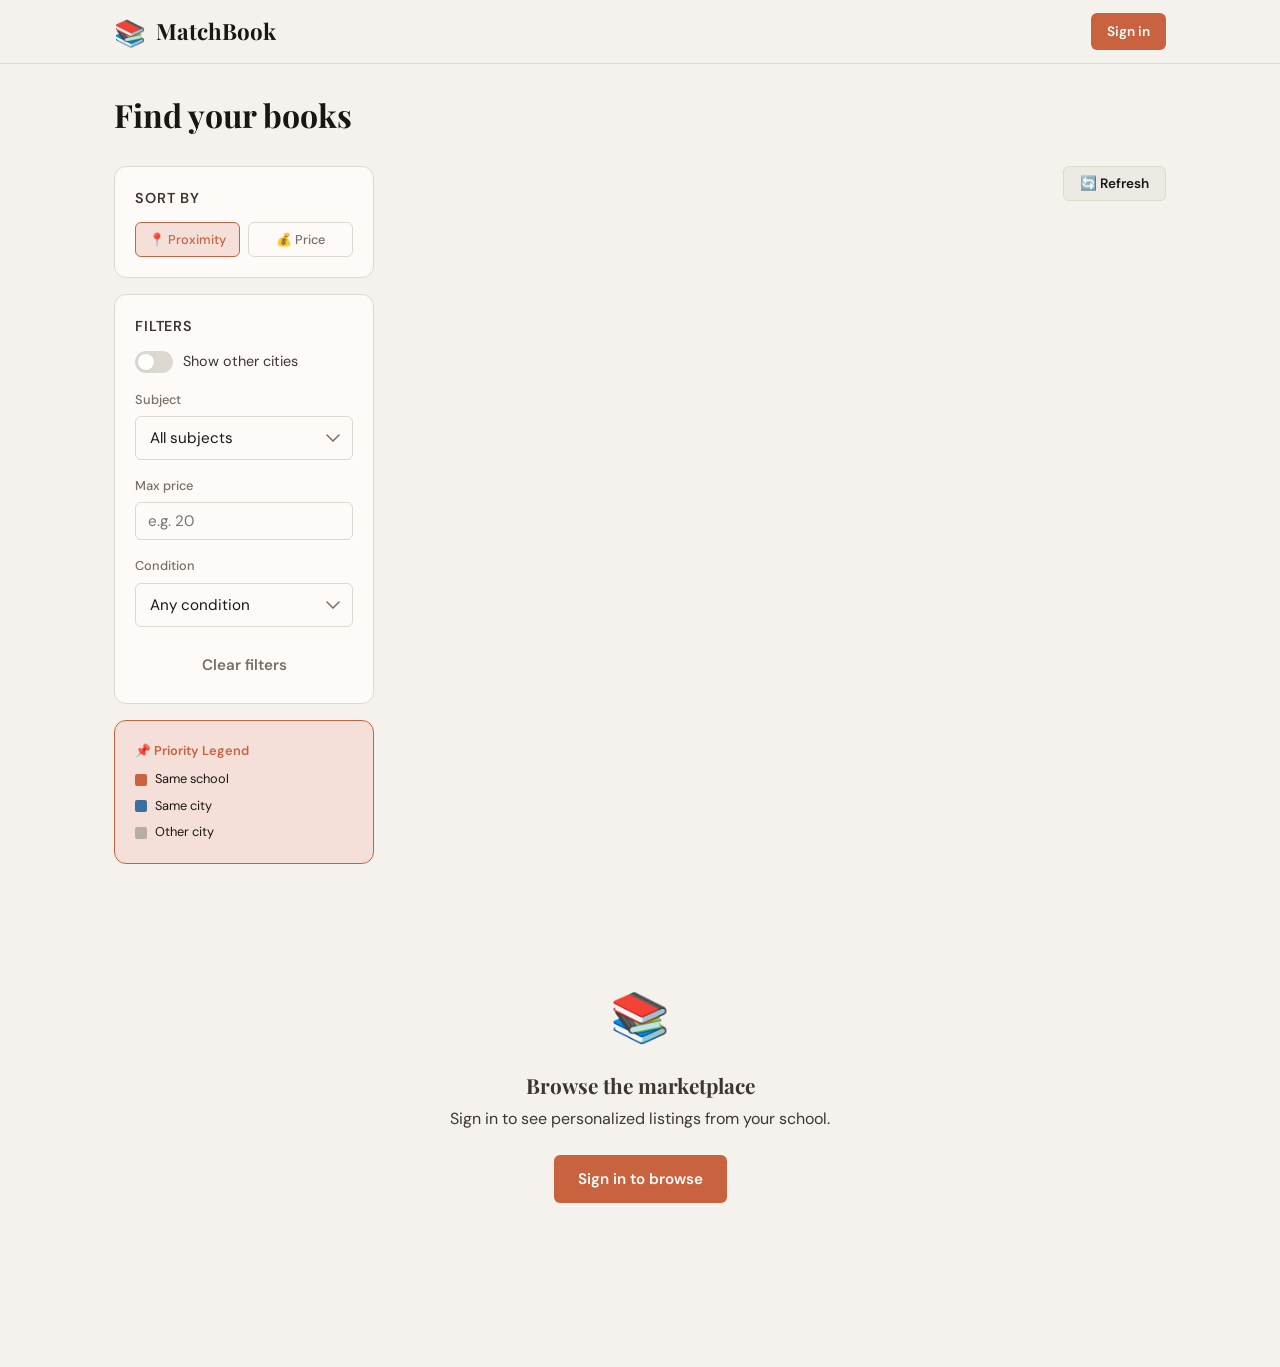
==== announcements.html @ 71a26b34 "matchbook" ====
<!DOCTYPE html>
<html lang="en">
<head>
  <meta charset="UTF-8">
  <meta name="viewport" content="width=device-width, initial-scale=1.0">
  <title>MatchBook — Browse Listings</title>
  <link rel="stylesheet" href="style.css">
</head>
<body>
<nav class="mb-nav"></nav>

<main class="page-body">
<div class="container">

  <!-- BUYER VIEW -->
  <div id="buyerView">
    <div class="page-header">
      <h1>Find your books</h1>
      <p id="schoolContext"></p>
    </div>

    <div class="announcements-layout">
      <!-- SIDEBAR -->
      <aside class="sidebar">
        <div class="sidebar-card">
          <div class="sidebar-title">Sort by</div>
          <div class="sort-btns">
            <button class="sort-btn active" id="sortProximity" onclick="setSort('proximity')">📍 Proximity</button>
            <button class="sort-btn" id="sortPrice" onclick="setSort('price')">💰 Price</button>
          </div>
        </div>
        <div class="sidebar-card">
          <div class="sidebar-title">Filters</div>
          <div class="filter-group">
            <label class="toggle-switch">
              <input class="toggle-input" type="checkbox" id="toggleOtherCities" onchange="renderListings()">
              <span class="toggle-track"></span>
              Show other cities
            </label>
          </div>
          <div class="filter-group">
            <label class="filter-label">Subject</label>
            <select class="form-select" id="filterSubject" onchange="renderListings()">
              <option value="">All subjects</option>
            </select>
          </div>
          <div class="filter-group">
            <label class="filter-label">Max price</label>
            <input class="form-input" type="number" id="filterMaxPrice" placeholder="e.g. 20" min="0" onchange="renderListings()" style="padding:8px 12px;">
          </div>
          <div class="filter-group">
            <label class="filter-label">Condition</label>
            <select class="form-select" id="filterCondition" onchange="renderListings()">
              <option value="">Any condition</option>
              <option value="new">New</option>
              <option value="like_new">Like New</option>
              <option value="good">Good</option>
              <option value="fair">Fair</option>
            </select>
          </div>
          <button class="btn btn-ghost btn-full" onclick="clearFilters()" style="margin-top:4px;">Clear filters</button>
        </div>
        <div class="sidebar-card" style="background:var(--accent-light);border-color:var(--accent);">
          <div style="font-size:.8rem;font-weight:600;color:var(--accent);margin-bottom:8px;">📌 Priority Legend</div>
          <div style="display:flex;flex-direction:column;gap:6px;font-size:.8rem;">
            <div style="display:flex;align-items:center;gap:8px;"><span style="width:12px;height:12px;border-radius:2px;background:var(--accent);display:inline-block;"></span> Same school</div>
            <div style="display:flex;align-items:center;gap:8px;"><span style="width:12px;height:12px;border-radius:2px;background:var(--blue);display:inline-block;"></span> Same city</div>
            <div style="display:flex;align-items:center;gap:8px;"><span style="width:12px;height:12px;border-radius:2px;background:var(--border-dark);display:inline-block;"></span> Other city</div>
          </div>
        </div>
      </aside>

      <!-- LISTINGS -->
      <section class="listings-main">
        <div class="listings-header">
          <span class="listings-count" id="listingsCount"></span>
          <button class="btn btn-secondary btn-sm" onclick="renderListings()">🔄 Refresh</button>
        </div>
        <div class="grid-3" id="listingsGrid"></div>
      </section>
    </div>
  </div>

  <!-- SELLER VIEW -->
  <div id="sellerView" style="display:none;">
    <div class="page-header">
      <h1>Your listings</h1>
      <p>Manage your listings and post new books for sale.</p>
    </div>

    <div style="display:grid;grid-template-columns:1fr 340px;gap:32px;align-items:start;">
      <!-- Listings -->
      <div>
        <div id="sellerListings"></div>
      </div>
      <!-- Post new -->
      <div class="sidebar-card seller-form-wrap" style="max-width:100%;position:sticky;top:calc(var(--nav-h) + 24px);">
        <div style="font-weight:600;margin-bottom:16px;font-family:var(--font-display);">Post a new listing</div>
        <div class="form-group">
          <label class="form-label">Book</label>
          <select class="form-select" id="sellBook" onchange="onBookSelect()">
            <option value="">Choose a book…</option>
          </select>
        </div>
        <div class="form-row">
          <div class="form-group">
            <label class="form-label">Price (€)</label>
            <input class="form-input" type="number" id="sellPrice" placeholder="15.00" min="1" step="0.50">
          </div>
          <div class="form-group">
            <label class="form-label">Condition</label>
            <select class="form-select" id="sellCondition">
              <option value="new">New</option>
              <option value="like_new">Like New</option>
              <option value="good" selected>Good</option>
              <option value="fair">Fair</option>
            </select>
          </div>
        </div>
        <div class="form-group">
          <label class="form-label">Description (optional)</label>
          <textarea class="form-textarea" id="sellDescription" placeholder="Any notes about the book's condition…" style="min-height:70px;"></textarea>
        </div>
        <div id="sellError" class="form-error" style="margin-bottom:8px;"></div>
        <button class="btn btn-primary btn-full" onclick="handlePost()">Post listing</button>
      </div>
    </div>
  </div>

  <!-- NOT LOGGED IN -->
  <div id="guestView" style="display:none;">
    <div class="empty-state" style="padding:100px 24px;">
      <div class="empty-icon">📚</div>
      <h3>Browse the marketplace</h3>
      <p style="margin-bottom:24px;">Sign in to see personalized listings from your school.</p>
      <a href="auth.html" class="btn btn-primary">Sign in to browse</a>
    </div>
  </div>

</div>
</main>

<!-- LISTING DETAIL MODAL -->
<div class="modal-overlay" id="listingModal">
  <div class="modal" style="max-width:560px;" id="listingModalContent">
    <button class="modal-close" data-close-modal="listingModal" onclick="closeModal('listingModal')">✕</button>
    <div id="listingModalBody"></div>
  </div>
</div>

<script src="db.js"></script>
<script src="app.js"></script>
<script>
let currentUser = null;
let currentSort = 'proximity';

document.addEventListener('DOMContentLoaded', () => {
  currentUser = DB.currentUser();

  if (!currentUser) {
    document.getElementById('guestView').style.display = 'block';
    return;
  }

  if (currentUser.role === 'buyer') {
    document.getElementById('buyerView').style.display = 'block';
    const school = getSchoolById(currentUser.schoolId);
    document.getElementById('schoolContext').textContent =
      school ? `Showing books matched to your school: ${school.name}, ${school.city}` : '';
    populateSubjectFilter();
    renderListings();
  } else {
    document.getElementById('sellerView').style.display = 'block';
    buildBookSelect();
    renderSellerListings();
  }
});

// ── BUYER ──────────────────────────────────────────────────────────────────────

function setSort(s) {
  currentSort = s;
  document.getElementById('sortProximity').classList.toggle('active', s === 'proximity');
  document.getElementById('sortPrice').classList.toggle('active', s === 'price');
  renderListings();
}

function populateSubjectFilter() {
  const listings = DB.getListings();
  const subjects = [...new Set(listings.map(l => l.subject).filter(Boolean))].sort();
  const sel = document.getElementById('filterSubject');
  subjects.forEach(s => {
    const o = document.createElement('option');
    o.value = s; o.textContent = s;
    sel.appendChild(o);
  });
}

function clearFilters() {
  document.getElementById('filterSubject').value = '';
  document.getElementById('filterMaxPrice').value = '';
  document.getElementById('filterCondition').value = '';
  document.getElementById('toggleOtherCities').checked = false;
  renderListings();
}

function renderListings() {
  const grid = document.getElementById('listingsGrid');
  const showOther = document.getElementById('toggleOtherCities').checked;
  const subjectFilter = document.getElementById('filterSubject').value;
  const maxPrice = parseFloat(document.getElementById('filterMaxPrice').value) || Infinity;
  const condFilter = document.getElementById('filterCondition').value;

  let listings = showOther
    ? DB.toggleOtherCities(currentUser.schoolId, currentSort)
    : DB.getMatchedListings(currentUser.schoolId, currentSort);

  if (subjectFilter) listings = listings.filter(l => l.subject === subjectFilter);
  if (maxPrice < Infinity) listings = listings.filter(l => l.price <= maxPrice);
  if (condFilter) listings = listings.filter(l => l.condition === condFilter);

  document.getElementById('listingsCount').textContent = `${listings.length} listing${listings.length !== 1 ? 's' : ''} found`;

  if (listings.length === 0) {
    grid.innerHTML = `
      <div class="empty-state" style="grid-column:1/-1;padding:60px 24px;">
        <div class="empty-icon">🔍</div>
        <h3>No listings found</h3>
        <p>Try adjusting your filters or enable other cities.</p>
      </div>`;
    return;
  }

  const BOOK_ICONS = { 'Mathematics': '🔢', 'Italian Literature': '📖', 'Physics': '⚡', 'Biology': '🧬', 'Chemistry': '⚗️', 'History': '🏛️', 'Latin': '🏺', 'English': '🌐', 'Philosophy': '💭', 'Art History': '🎨', 'Economics': '📊', 'Computer Science': '💻' };

  grid.innerHTML = listings.map(l => {
    const seller = DB.getUserById(l.sellerId);
    const pClass = l._priority === 1 ? 'same-school' : l._priority === 2 ? 'same-city' : '';
    const pLabel = l._priority === 1 ? `<span class="priority-label p1">📍 Your school</span>` :
                   l._priority === 2 ? `<span class="priority-label p2">🏙️ Your city</span>` :
                   `<span class="priority-label p3">🗺️ ${l._sellerSchool?.city || 'Other'}</span>`;
    const icon = BOOK_ICONS[l.subject] || '📚';
    return `
      <div class="listing-card ${pClass} animate-in" onclick="openListingDetail('${l.id}')">
        <div class="listing-card-cover">
          <span>${icon}</span>
          <div class="listing-card-priority">${pLabel}</div>
        </div>
        <div class="listing-card-body">
          <div class="listing-card-title">${escHtml(l.bookTitle)}</div>
          <div class="listing-card-author">${escHtml(l.bookAuthor || '')}</div>
          <div style="margin-top:4px;">${conditionBadge(l.condition)}</div>
        </div>
        <div class="listing-card-footer">
          <div class="listing-price">${formatPrice(l.price)}</div>
          <div class="listing-school">🏫 ${escHtml(l._sellerSchool?.name?.split(' ').slice(-2).join(' ') || '')}</div>
        </div>
      </div>`;
  }).join('');
}

function openListingDetail(id) {
  const l = DB.getListingById(id);
  if (!l) return;
  const seller = DB.getUserById(l.sellerId);
  const school = getSchoolById(l.schoolId);
  const deposit = (l.price * 0.30).toFixed(2);
  const remainder = (l.price * 0.70).toFixed(2);

  const body = document.getElementById('listingModalBody');
  body.innerHTML = `
    <h3 class="modal-title">${escHtml(l.bookTitle)}</h3>
    <div class="listing-detail">
      <div class="listing-detail-cover" style="font-size:4rem;">📚</div>
      <div class="listing-detail-info">
        <div class="info-row">
          <span class="info-label">Author</span>
          <span class="info-value">${escHtml(l.bookAuthor || '—')}</span>
        </div>
        <div class="info-row">
          <span class="info-label">Subject</span>
          <span class="info-value">${escHtml(l.subject || '—')}</span>
        </div>
        <div class="info-row">
          <span class="info-label">Condition</span>
          <span class="info-value">${conditionBadge(l.condition)}</span>
        </div>
        <div class="info-row">
          <span class="info-label">Seller</span>
          <span class="info-value">${escHtml(seller?.name || 'Unknown')}</span>
        </div>
        <div class="info-row">
          <span class="info-label">School</span>
          <span class="info-value">${escHtml(school?.name || '—')}</span>
        </div>
        ${l.description ? `<div class="info-row"><span class="info-label">Notes</span><span class="info-value">${escHtml(l.description)}</span></div>` : ''}
      </div>
    </div>
    <div class="price-breakdown">
      <div class="price-row"><span>Book price</span><span>${formatPrice(l.price)}</span></div>
      <div class="price-row"><span>Deposit (30% — paid online)</span><span style="color:var(--accent);">€${deposit}</span></div>
      <div class="price-row"><span>Remainder (70% — paid in person)</span><span>€${remainder}</span></div>
      <div class="price-row total"><span>Total</span><span>${formatPrice(l.price)}</span></div>
    </div>
    <div style="display:flex;gap:10px;margin-top:16px;flex-wrap:wrap;">
      <button class="btn btn-primary" onclick="initiateTransaction('${l.id}','${l.sellerId}')">🔒 Reserve — Pay €${deposit} deposit</button>
      <button class="btn btn-secondary" onclick="openChat('${l.sellerId}','${l.id}')">💬 Message seller</button>
    </div>
  `;
  openModal('listingModal');
}

function initiateTransaction(listingId, sellerId) {
  if (!currentUser) return;
  const listing = DB.getListingById(listingId);
  if (!listing) return;
  if (listing.status !== 'active') { toast('This listing is no longer available', 'warning'); return; }
  if (listing.sellerId === currentUser.id) { toast("You can't buy your own listing", 'error'); return; }

  const txn = DB.createTransaction(currentUser.id, sellerId, listingId);
  if (!txn) { toast('Could not create transaction', 'error'); return; }

  closeModal('listingModal');
  toast('Transaction created! Go to Transactions to pay your deposit.', 'success', 4000);
  setTimeout(() => { location.href = 'transactions.html'; }, 1500);
}

function openChat(sellerId, listingId) {
  const conv = DB.createConversation(currentUser.id, sellerId, listingId);
  closeModal('listingModal');
  location.href = 'chat.html?conv=' + conv.id;
}

// ── SELLER ─────────────────────────────────────────────────────────────────────

function buildBookSelect() {
  const sel = document.getElementById('sellBook');
  sel.innerHTML = '<option value="">Choose a book…</option>';
  BOOKS_DB.forEach(b => {
    const o = document.createElement('option');
    o.value = b.isbn;
    o.dataset.title = b.title;
    o.dataset.author = b.author;
    o.dataset.subject = b.subject;
    o.textContent = b.title;
    sel.appendChild(o);
  });
}

function onBookSelect() {}

function handlePost() {
  const isbn = document.getElementById('sellBook').value;
  const price = document.getElementById('sellPrice').value;
  const condition = document.getElementById('sellCondition').value;
  const description = document.getElementById('sellDescription').value.trim();
  const errEl = document.getElementById('sellError');
  errEl.textContent = '';

  if (!isbn || !price) { errEl.textContent = 'Please select a book and set a price.'; return; }
  if (parseFloat(price) <= 0) { errEl.textContent = 'Price must be positive.'; return; }

  const sel = document.getElementById('sellBook');
  const opt = sel.querySelector(`option[value="${isbn}"]`);

  DB.createListing({
    sellerId: currentUser.id,
    schoolId: currentUser.schoolId,
    isbn,
    bookTitle: opt.dataset.title,
    bookAuthor: opt.dataset.author,
    subject: opt.dataset.subject,
    condition, price: parseFloat(price), description,
  });

  // Reset form
  document.getElementById('sellBook').value = '';
  document.getElementById('sellPrice').value = '';
  document.getElementById('sellCondition').value = 'good';
  document.getElementById('sellDescription').value = '';

  toast('Listing posted! ✅', 'success');
  renderSellerListings();
}

function renderSellerListings() {
  const container = document.getElementById('sellerListings');
  const listings = DB.getListings().filter(l => l.sellerId === currentUser.id);

  if (listings.length === 0) {
    container.innerHTML = `
      <div class="empty-state">
        <div class="empty-icon">📦</div>
        <h3>No listings yet</h3>
        <p>Post your first book using the form →</p>
      </div>`;
    return;
  }

  container.innerHTML = listings.map(l => `
    <div class="txn-card animate-in">
      <div class="txn-header">
        <div>
          <div class="txn-title">${escHtml(l.bookTitle)}</div>
          <div class="txn-id">${l.isbn}</div>
        </div>
        <div style="display:flex;align-items:center;gap:8px;">
          ${conditionBadge(l.condition)}
          ${l.status === 'active' ? '<span class="badge badge-success">Active</span>' : l.status === 'reserved' ? '<span class="badge badge-warning">Reserved</span>' : '<span class="badge badge-muted">Sold</span>'}
        </div>
      </div>
      <div style="display:flex;justify-content:space-between;align-items:center;">
        <div style="font-family:var(--font-display);font-size:1.2rem;color:var(--accent);font-weight:700;">${formatPrice(l.price)}</div>
        <div style="font-size:.8rem;color:var(--ink-3);">Posted ${formatDate(l.createdAt)}</div>
      </div>
      ${l.description ? `<div class="text-muted text-sm" style="margin-top:8px;">${escHtml(l.description)}</div>` : ''}
      ${l.status === 'active' ? `<div style="margin-top:12px;"><button class="btn btn-ghost btn-sm" style="color:var(--red);" onclick="deleteListing('${l.id}')">Remove listing</button></div>` : ''}
    </div>
  `).join('');
}

function deleteListing(id) {
  if (!confirm('Remove this listing?')) return;
  DB.updateListing(id, { status: 'sold' });
  toast('Listing removed', 'info');
  renderSellerListings();
}

function escHtml(s) {
  return String(s).replace(/&/g,'&amp;').replace(/</g,'&lt;').replace(/>/g,'&gt;').replace(/"/g,'&quot;');
}
</script>
</body>
</html>
---- style.css ----
/* MatchBook — style.css */
/* Premium, modern aesthetic: warm off-white, deep ink, terracotta accent */

@import url('https://fonts.googleapis.com/css2?family=Playfair+Display:wght@600;700&family=DM+Sans:wght@300;400;500;600&family=DM+Mono:wght@400;500&display=swap');

/* ─── TOKENS ────────────────────────────────────────────────────────────────── */
:root {
  --bg:          #F5F2EE;
  --bg-alt:      #EDE9E3;
  --bg-card:     #FDFAF7;
  --ink:         #1A1612;
  --ink-2:       #3D3530;
  --ink-3:       #7A6E66;
  --ink-4:       #B5ADA6;
  --accent:      #C9623F;
  --accent-hover:#B54E2D;
  --accent-light:#F5E0D9;
  --blue:        #3B6FA0;
  --blue-light:  #D9E8F5;
  --green:       #4A8C5C;
  --green-light: #D6EDDE;
  --gold:        #C08A2A;
  --gold-light:  #F5E8C8;
  --red:         #C03030;
  --red-light:   #F5D6D6;
  --border:      #DDD8D0;
  --border-dark: #B5ADA6;
  --radius-sm:   6px;
  --radius:      12px;
  --radius-lg:   20px;
  --shadow-sm:   0 1px 4px rgba(26,22,18,.06);
  --shadow:      0 4px 16px rgba(26,22,18,.10);
  --shadow-lg:   0 12px 40px rgba(26,22,18,.15);
  --font-display:'Playfair Display', Georgia, serif;
  --font-body:   'DM Sans', system-ui, sans-serif;
  --font-mono:   'DM Mono', monospace;
  --nav-h:       64px;
  --transition:  .2s cubic-bezier(.4,0,.2,1);
}

/* ─── RESET ─────────────────────────────────────────────────────────────────── */
*, *::before, *::after { box-sizing: border-box; margin: 0; padding: 0; }
html { font-size: 16px; scroll-behavior: smooth; }
body {
  font-family: var(--font-body);
  background: var(--bg);
  color: var(--ink);
  line-height: 1.6;
  min-height: 100vh;
  -webkit-font-smoothing: antialiased;
}
a { color: inherit; text-decoration: none; }
button { cursor: pointer; font-family: inherit; }
input, select, textarea { font-family: inherit; }
img { max-width: 100%; display: block; }

/* ─── TYPOGRAPHY ────────────────────────────────────────────────────────────── */
h1, h2, h3, h4, h5 { font-family: var(--font-display); line-height: 1.2; color: var(--ink); }
h1 { font-size: clamp(2rem, 5vw, 3.5rem); }
h2 { font-size: clamp(1.5rem, 3vw, 2.2rem); }
h3 { font-size: 1.3rem; }
h4 { font-size: 1.1rem; }
p { color: var(--ink-2); }
.text-muted { color: var(--ink-3); font-size: .9rem; }
.text-sm { font-size: .875rem; }
.text-xs { font-size: .75rem; }
.font-mono { font-family: var(--font-mono); }

/* ─── LAYOUT ────────────────────────────────────────────────────────────────── */
.container { max-width: 1100px; margin: 0 auto; padding: 0 24px; }
.page-body { padding-top: calc(var(--nav-h) + 32px); padding-bottom: 64px; }
.section { margin-bottom: 48px; }
.grid-2 { display: grid; grid-template-columns: repeat(auto-fill, minmax(320px, 1fr)); gap: 24px; }
.grid-3 { display: grid; grid-template-columns: repeat(auto-fill, minmax(260px, 1fr)); gap: 20px; }
.flex { display: flex; }
.flex-col { flex-direction: column; }
.items-center { align-items: center; }
.justify-between { justify-content: space-between; }
.gap-2 { gap: 8px; }
.gap-3 { gap: 12px; }
.gap-4 { gap: 16px; }

/* ─── NAV ───────────────────────────────────────────────────────────────────── */
.mb-nav {
  position: fixed; top: 0; left: 0; right: 0; z-index: 100;
  height: var(--nav-h);
  background: rgba(245,242,238,.92);
  backdrop-filter: blur(14px);
  border-bottom: 1px solid var(--border);
}
.nav-inner {
  max-width: 1100px; margin: 0 auto; padding: 0 24px;
  height: 100%; display: flex; align-items: center; gap: 32px;
}
.nav-logo {
  display: flex; align-items: center; gap: 10px;
  font-family: var(--font-display); font-size: 1.4rem; font-weight: 700; color: var(--ink);
}
.logo-icon { font-size: 1.6rem; }
.nav-links { display: flex; gap: 4px; flex: 1; }
.nav-link {
  padding: 6px 14px; border-radius: var(--radius-sm);
  font-size: .9rem; font-weight: 500; color: var(--ink-3);
  transition: var(--transition);
}
.nav-link:hover, .nav-link.active { color: var(--ink); background: var(--bg-alt); }
.nav-right { display: flex; align-items: center; gap: 12px; margin-left: auto; }
.nav-user { display: flex; align-items: center; gap: 10px; position: relative; cursor: pointer; padding: 6px 12px; border-radius: var(--radius-sm); transition: var(--transition); user-select: none; }
.nav-user:hover { background: var(--bg-alt); }
.nav-avatar {
  width: 34px; height: 34px; border-radius: 50%;
  background: var(--accent); color: #fff;
  display: flex; align-items: center; justify-content: center;
  font-weight: 600; font-size: .9rem;
}
.nav-user-info { display: flex; flex-direction: column; line-height: 1.2; }
.nav-username { font-weight: 500; font-size: .9rem; }
.nav-role { font-size: .7rem; font-weight: 600; text-transform: uppercase; letter-spacing: .06em; padding: 1px 6px; border-radius: 4px; }
.nav-role.buyer { background: var(--blue-light); color: var(--blue); }
.nav-role.seller { background: var(--gold-light); color: var(--gold); }
.nav-dropdown {
  display: none; position: absolute; top: calc(100% + 8px); right: 0;
  background: var(--bg-card); border: 1px solid var(--border);
  border-radius: var(--radius); padding: 12px; min-width: 200px;
  box-shadow: var(--shadow-lg);
}
.nav-dropdown.open { display: block; animation: fadeSlideDown .15s ease; }
.dropdown-school { font-size: .8rem; color: var(--ink-3); margin-bottom: 4px; }
.dropdown-balance { font-family: var(--font-mono); font-size: .9rem; font-weight: 500; color: var(--green); }
.nav-dropdown hr { border: none; border-top: 1px solid var(--border); margin: 8px 0; }
.dropdown-btn { width: 100%; background: none; border: none; text-align: left; padding: 6px 0; font-size: .9rem; color: var(--red); font-weight: 500; }
.dropdown-btn:hover { color: var(--accent); }

/* ─── BUTTONS ───────────────────────────────────────────────────────────────── */
.btn {
  display: inline-flex; align-items: center; justify-content: center; gap: 8px;
  padding: 12px 24px; border-radius: var(--radius-sm); border: none;
  font-weight: 600; font-size: .95rem; transition: var(--transition);
  white-space: nowrap; cursor: pointer;
}
.btn-sm { padding: 8px 16px; font-size: .85rem; }
.btn-lg { padding: 16px 32px; font-size: 1.05rem; }
.btn-full { width: 100%; }
.btn-primary { background: var(--accent); color: #fff; }
.btn-primary:hover { background: var(--accent-hover); transform: translateY(-1px); box-shadow: 0 4px 14px rgba(201,98,63,.35); }
.btn-secondary { background: var(--bg-alt); color: var(--ink); border: 1px solid var(--border); }
.btn-secondary:hover { background: var(--border); }
.btn-outline { background: transparent; color: var(--accent); border: 1.5px solid var(--accent); }
.btn-outline:hover { background: var(--accent-light); }
.btn-ghost { background: transparent; color: var(--ink-3); border: none; padding: 8px 12px; }
.btn-ghost:hover { color: var(--ink); background: var(--bg-alt); }
.btn-danger { background: var(--red); color: #fff; }
.btn-danger:hover { background: #a02020; }
.btn-success { background: var(--green); color: #fff; }
.btn-success:hover { background: #3a7049; }
.btn:disabled { opacity: .5; cursor: not-allowed; transform: none !important; box-shadow: none !important; }

/* ─── FORMS ─────────────────────────────────────────────────────────────────── */
.form-group { margin-bottom: 20px; }
.form-label { display: block; font-weight: 500; font-size: .9rem; margin-bottom: 6px; color: var(--ink-2); }
.form-input, .form-select, .form-textarea {
  width: 100%; padding: 11px 14px;
  border: 1.5px solid var(--border); border-radius: var(--radius-sm);
  background: var(--bg-card); color: var(--ink); font-size: .95rem;
  transition: border-color var(--transition), box-shadow var(--transition);
  outline: none;
}
.form-input:focus, .form-select:focus, .form-textarea:focus {
  border-color: var(--accent); box-shadow: 0 0 0 3px rgba(201,98,63,.12);
}
.form-textarea { resize: vertical; min-height: 90px; }
.form-select { appearance: none; background-image: url("data:image/svg+xml,%3Csvg xmlns='http://www.w3.org/2000/svg' width='14' height='8' fill='none'%3E%3Cpath d='M1 1l6 6 6-6' stroke='%237A6E66' stroke-width='1.5' stroke-linecap='round'/%3E%3C/svg%3E"); background-repeat: no-repeat; background-position: right 12px center; padding-right: 36px; }
.form-hint { font-size: .8rem; color: var(--ink-3); margin-top: 4px; }
.form-error { font-size: .8rem; color: var(--red); margin-top: 4px; }
.form-row { display: grid; grid-template-columns: 1fr 1fr; gap: 16px; }

/* ─── CARDS ─────────────────────────────────────────────────────────────────── */
.card {
  background: var(--bg-card); border: 1px solid var(--border);
  border-radius: var(--radius); padding: 24px;
  box-shadow: var(--shadow-sm); transition: var(--transition);
}
.card:hover { box-shadow: var(--shadow); }
.card-sm { padding: 16px; }
.card-header { display: flex; align-items: flex-start; justify-content: space-between; margin-bottom: 16px; }
.card-title { font-family: var(--font-display); font-size: 1.1rem; }
.card-meta { font-size: .8rem; color: var(--ink-3); margin-top: 4px; }

/* ─── BADGES ────────────────────────────────────────────────────────────────── */
.badge {
  display: inline-flex; align-items: center; padding: 3px 10px;
  border-radius: 20px; font-size: .75rem; font-weight: 600;
  text-transform: uppercase; letter-spacing: .05em;
}
.badge-success  { background: var(--green-light); color: var(--green); }
.badge-info     { background: var(--blue-light); color: var(--blue); }
.badge-warning  { background: var(--gold-light); color: var(--gold); }
.badge-error    { background: var(--red-light); color: var(--red); }
.badge-muted    { background: var(--bg-alt); color: var(--ink-3); }
.badge-accent   { background: var(--accent-light); color: var(--accent); }

/* ─── BOOK LISTING CARD ─────────────────────────────────────────────────────── */
.listing-card {
  background: var(--bg-card); border: 1px solid var(--border);
  border-radius: var(--radius); overflow: hidden;
  transition: var(--transition); cursor: pointer;
  display: flex; flex-direction: column;
}
.listing-card:hover { box-shadow: var(--shadow); transform: translateY(-2px); }
.listing-card.same-school { border-left: 3px solid var(--accent); }
.listing-card.same-city { border-left: 3px solid var(--blue); }
.listing-card-cover {
  background: var(--bg-alt);
  height: 120px;
  display: flex; align-items: center; justify-content: center;
  font-size: 3rem;
  position: relative;
}
.listing-card-priority {
  position: absolute; top: 8px; right: 8px;
}
.listing-card-body { padding: 16px; flex: 1; display: flex; flex-direction: column; gap: 6px; }
.listing-card-title { font-family: var(--font-display); font-size: 1rem; line-height: 1.3; }
.listing-card-author { font-size: .8rem; color: var(--ink-3); }
.listing-card-footer {
  padding: 12px 16px;
  border-top: 1px solid var(--border);
  display: flex; justify-content: space-between; align-items: center;
}
.listing-price { font-family: var(--font-display); font-size: 1.3rem; font-weight: 700; color: var(--accent); }
.listing-school { font-size: .75rem; color: var(--ink-3); display: flex; align-items: center; gap: 4px; }

/* ─── TOAST ─────────────────────────────────────────────────────────────────── */
#toast-container {
  position: fixed; bottom: 24px; right: 24px; z-index: 999;
  display: flex; flex-direction: column; gap: 8px; pointer-events: none;
}
.toast {
  display: flex; align-items: center; gap: 10px;
  padding: 12px 18px; border-radius: var(--radius-sm);
  background: var(--ink); color: #fff;
  font-size: .9rem; font-weight: 500;
  box-shadow: var(--shadow-lg);
  transform: translateX(110%); transition: transform .35s cubic-bezier(.4,0,.2,1);
  pointer-events: all;
}
.toast.show { transform: translateX(0); }
.toast-success { background: var(--green); }
.toast-error   { background: var(--red); }
.toast-warning { background: var(--gold); }
.toast-icon { font-size: 1rem; }

/* ─── MODALS ────────────────────────────────────────────────────────────────── */
.modal-overlay {
  display: none; position: fixed; inset: 0; z-index: 200;
  background: rgba(26,22,18,.5); backdrop-filter: blur(4px);
  align-items: center; justify-content: center; padding: 24px;
}
.modal-overlay.open { display: flex; animation: fadeIn .2s ease; }
.modal {
  background: var(--bg-card); border-radius: var(--radius-lg);
  padding: 32px; width: 100%; max-width: 480px;
  box-shadow: var(--shadow-lg); animation: scaleIn .2s cubic-bezier(.4,0,.2,1);
  position: relative;
}
.modal-title { font-family: var(--font-display); font-size: 1.4rem; margin-bottom: 16px; }
.modal-close {
  position: absolute; top: 16px; right: 16px;
  background: none; border: none; font-size: 1.3rem; color: var(--ink-3);
}
.modal-close:hover { color: var(--ink); }

/* ─── AUTH PAGE ─────────────────────────────────────────────────────────────── */
.auth-page {
  min-height: 100vh;
  display: grid; grid-template-columns: 1fr 1fr;
}
.auth-left {
  background: var(--ink);
  display: flex; flex-direction: column; justify-content: center; padding: 60px;
  position: relative; overflow: hidden;
}
.auth-left::before {
  content: '';
  position: absolute; inset: 0;
  background: radial-gradient(ellipse at 30% 60%, rgba(201,98,63,.25), transparent 60%);
}
.auth-left-content { position: relative; z-index: 1; }
.auth-hero-title { font-family: var(--font-display); font-size: clamp(2rem,4vw,3rem); color: #fff; line-height: 1.15; margin-bottom: 20px; }
.auth-hero-sub { color: rgba(255,255,255,.6); font-size: 1.05rem; line-height: 1.6; }
.auth-features { margin-top: 40px; display: flex; flex-direction: column; gap: 16px; }
.auth-feature { display: flex; align-items: center; gap: 14px; }
.auth-feature-icon { font-size: 1.4rem; }
.auth-feature-text { color: rgba(255,255,255,.75); font-size: .95rem; }
.auth-right {
  display: flex; align-items: center; justify-content: center; padding: 48px;
}
.auth-box { width: 100%; max-width: 420px; }
.auth-tabs { display: flex; border-bottom: 2px solid var(--border); margin-bottom: 32px; }
.auth-tab {
  flex: 1; padding: 12px; background: none; border: none;
  font-family: var(--font-display); font-size: 1rem; color: var(--ink-3);
  border-bottom: 2px solid transparent; margin-bottom: -2px; transition: var(--transition);
}
.auth-tab.active { color: var(--accent); border-bottom-color: var(--accent); }
.auth-panel { display: none; }
.auth-panel.active { display: block; }
.role-selector { display: grid; grid-template-columns: 1fr 1fr; gap: 12px; margin-bottom: 20px; }
.role-card {
  border: 2px solid var(--border); border-radius: var(--radius-sm);
  padding: 16px; cursor: pointer; transition: var(--transition); text-align: center;
}
.role-card:hover { border-color: var(--accent-light); }
.role-card.selected { border-color: var(--accent); background: var(--accent-light); }
.role-card-icon { font-size: 2rem; margin-bottom: 8px; }
.role-card-title { font-weight: 600; font-size: .9rem; }
.role-card-desc { font-size: .75rem; color: var(--ink-3); margin-top: 4px; line-height: 1.4; }

/* ─── INDEX / HERO ──────────────────────────────────────────────────────────── */
.hero {
  min-height: 80vh; display: flex; align-items: center;
  padding-top: var(--nav-h);
  position: relative; overflow: hidden;
}
.hero::before {
  content: '';
  position: absolute; top: 0; right: 0; width: 60%; height: 100%;
  background: radial-gradient(ellipse at 80% 40%, rgba(201,98,63,.08), transparent 65%);
  pointer-events: none;
}
.hero-content { max-width: 600px; }
.hero-tag {
  display: inline-flex; align-items: center; gap: 8px;
  background: var(--accent-light); color: var(--accent);
  padding: 6px 14px; border-radius: 20px; font-size: .85rem; font-weight: 600;
  margin-bottom: 24px;
}
.hero-title { margin-bottom: 20px; }
.hero-title em { font-style: italic; color: var(--accent); }
.hero-sub { font-size: 1.15rem; color: var(--ink-2); max-width: 480px; margin-bottom: 36px; }
.hero-cta { display: flex; gap: 12px; flex-wrap: wrap; }
.hero-stats {
  display: flex; gap: 40px; margin-top: 60px;
  padding-top: 40px; border-top: 1px solid var(--border);
}
.stat-value { font-family: var(--font-display); font-size: 2rem; font-weight: 700; color: var(--accent); }
.stat-label { font-size: .85rem; color: var(--ink-3); margin-top: 2px; }
.features-grid { display: grid; grid-template-columns: repeat(auto-fill, minmax(240px, 1fr)); gap: 24px; }
.feature-card {
  background: var(--bg-card); border: 1px solid var(--border);
  border-radius: var(--radius); padding: 28px;
}
.feature-icon { font-size: 2rem; margin-bottom: 14px; }
.feature-title { font-family: var(--font-display); font-size: 1.1rem; margin-bottom: 8px; }
.feature-desc { font-size: .9rem; color: var(--ink-3); line-height: 1.6; }
.how-steps { display: grid; grid-template-columns: repeat(auto-fill, minmax(200px, 1fr)); gap: 24px; }
.step { display: flex; flex-direction: column; align-items: flex-start; }
.step-num {
  width: 36px; height: 36px; border-radius: 50%;
  background: var(--accent); color: #fff;
  display: flex; align-items: center; justify-content: center;
  font-weight: 700; font-size: .9rem; margin-bottom: 14px;
  flex-shrink: 0;
}
.step-title { font-weight: 600; margin-bottom: 6px; }
.step-desc { font-size: .85rem; color: var(--ink-3); }

/* ─── ANNOUNCEMENTS PAGE ────────────────────────────────────────────────────── */
.announcements-layout { display: grid; grid-template-columns: 260px 1fr; gap: 32px; align-items: start; }
.sidebar { position: sticky; top: calc(var(--nav-h) + 24px); }
.sidebar-card { background: var(--bg-card); border: 1px solid var(--border); border-radius: var(--radius); padding: 20px; margin-bottom: 16px; }
.sidebar-title { font-weight: 600; font-size: .9rem; color: var(--ink-2); margin-bottom: 12px; text-transform: uppercase; letter-spacing: .06em; }
.filter-group { margin-bottom: 16px; }
.filter-label { font-size: .8rem; color: var(--ink-3); margin-bottom: 6px; display: block; font-weight: 500; }
.toggle-switch {
  display: flex; align-items: center; gap: 10px; cursor: pointer;
  font-size: .9rem; color: var(--ink-2);
}
.toggle-input { display: none; }
.toggle-track {
  width: 38px; height: 22px; border-radius: 11px; background: var(--border);
  position: relative; transition: background var(--transition); flex-shrink: 0;
}
.toggle-track::after {
  content: ''; position: absolute; top: 3px; left: 3px;
  width: 16px; height: 16px; border-radius: 50%; background: #fff;
  transition: transform var(--transition); box-shadow: var(--shadow-sm);
}
.toggle-input:checked + .toggle-track { background: var(--accent); }
.toggle-input:checked + .toggle-track::after { transform: translateX(16px); }
.sort-btns { display: flex; gap: 8px; }
.sort-btn { flex: 1; padding: 8px; font-size: .8rem; font-weight: 500; border-radius: var(--radius-sm); border: 1.5px solid var(--border); background: none; color: var(--ink-3); transition: var(--transition); }
.sort-btn.active { border-color: var(--accent); color: var(--accent); background: var(--accent-light); }
.listings-main { min-height: 400px; }
.listings-header { display: flex; justify-content: space-between; align-items: center; margin-bottom: 24px; }
.listings-count { font-size: .9rem; color: var(--ink-3); }
.empty-state { text-align: center; padding: 60px 24px; color: var(--ink-3); }
.empty-state .empty-icon { font-size: 3rem; margin-bottom: 16px; }
.empty-state h3 { font-family: var(--font-display); color: var(--ink-2); margin-bottom: 8px; }
.priority-label {
  display: flex; align-items: center; gap: 6px;
  font-size: .75rem; font-weight: 600; padding: 3px 8px;
  border-radius: 4px; background: var(--bg);
}
.priority-label.p1 { color: var(--accent); }
.priority-label.p2 { color: var(--blue); }
.priority-label.p3 { color: var(--ink-3); }

/* ─── LISTING DETAIL MODAL ──────────────────────────────────────────────────── */
.listing-detail { display: grid; grid-template-columns: 1fr 1fr; gap: 24px; }
.listing-detail-cover {
  background: var(--bg-alt); border-radius: var(--radius-sm);
  display: flex; align-items: center; justify-content: center;
  font-size: 4rem; height: 200px;
}
.listing-detail-info { display: flex; flex-direction: column; gap: 12px; }
.info-row { display: flex; flex-direction: column; gap: 2px; }
.info-label { font-size: .75rem; color: var(--ink-3); font-weight: 600; text-transform: uppercase; letter-spacing: .05em; }
.info-value { font-size: .95rem; color: var(--ink); }
.price-breakdown {
  background: var(--bg-alt); border-radius: var(--radius-sm); padding: 14px;
  margin-top: 8px; font-size: .85rem;
}
.price-row { display: flex; justify-content: space-between; padding: 4px 0; }
.price-row.total { font-weight: 700; border-top: 1px solid var(--border); padding-top: 8px; margin-top: 4px; }

/* Seller post form */
.seller-form-wrap { max-width: 600px; margin: 0 auto; }

/* ─── CHAT PAGE ─────────────────────────────────────────────────────────────── */
.chat-layout { display: grid; grid-template-columns: 280px 1fr; gap: 0; height: calc(100vh - var(--nav-h)); margin-top: var(--nav-h); border: 1px solid var(--border); border-radius: var(--radius); overflow: hidden; background: var(--bg-card); }
.conv-list { border-right: 1px solid var(--border); overflow-y: auto; }
.conv-list-header { padding: 16px; border-bottom: 1px solid var(--border); font-weight: 600; }
.conv-item {
  padding: 14px 16px; border-bottom: 1px solid var(--border);
  cursor: pointer; transition: background var(--transition);
  display: flex; gap: 12px; align-items: flex-start;
}
.conv-item:hover { background: var(--bg-alt); }
.conv-item.active { background: var(--accent-light); }
.conv-avatar {
  width: 38px; height: 38px; border-radius: 50%; background: var(--accent);
  color: #fff; display: flex; align-items: center; justify-content: center;
  font-weight: 600; flex-shrink: 0; font-size: .9rem;
}
.conv-info { flex: 1; min-width: 0; }
.conv-name { font-weight: 500; font-size: .9rem; white-space: nowrap; overflow: hidden; text-overflow: ellipsis; }
.conv-preview { font-size: .8rem; color: var(--ink-3); white-space: nowrap; overflow: hidden; text-overflow: ellipsis; }
.conv-time { font-size: .7rem; color: var(--ink-4); flex-shrink: 0; }
.chat-area { display: flex; flex-direction: column; }
.chat-header {
  padding: 16px 20px; border-bottom: 1px solid var(--border);
  display: flex; align-items: center; gap: 12px;
}
.chat-header-info { flex: 1; }
.chat-header-name { font-weight: 600; }
.chat-header-sub { font-size: .8rem; color: var(--ink-3); }
.chat-messages {
  flex: 1; overflow-y: auto; padding: 20px;
  display: flex; flex-direction: column; gap: 12px;
}
.msg { display: flex; gap: 10px; max-width: 75%; }
.msg.mine { flex-direction: row-reverse; margin-left: auto; }
.msg-avatar {
  width: 30px; height: 30px; border-radius: 50%;
  background: var(--blue); color: #fff;
  display: flex; align-items: center; justify-content: center;
  font-size: .75rem; font-weight: 600; flex-shrink: 0; align-self: flex-end;
}
.msg.mine .msg-avatar { background: var(--accent); }
.msg-bubble {
  background: var(--bg-alt); border-radius: 16px 16px 16px 4px;
  padding: 10px 14px; font-size: .9rem; line-height: 1.5;
}
.msg.mine .msg-bubble { background: var(--accent); color: #fff; border-radius: 16px 16px 4px 16px; }
.msg-time { font-size: .7rem; color: var(--ink-4); text-align: right; margin-top: 3px; }
.msg.mine .msg-time { text-align: left; }
.msg-bot .msg-bubble { background: var(--blue-light); color: var(--ink); }
.typing-indicator .msg-bubble { padding: 12px 16px; }
.typing-dots { display: flex; gap: 4px; }
.typing-dots span {
  width: 6px; height: 6px; border-radius: 50%;
  background: var(--ink-3); animation: typingBounce 1.2s ease infinite;
}
.typing-dots span:nth-child(2) { animation-delay: .2s; }
.typing-dots span:nth-child(3) { animation-delay: .4s; }
.chat-input-bar {
  padding: 16px 20px; border-top: 1px solid var(--border);
  display: flex; gap: 10px; align-items: flex-end;
}
.chat-input-bar .form-input { flex: 1; resize: none; border-radius: 20px; padding: 10px 16px; line-height: 1.5; max-height: 120px; overflow-y: auto; }
.empty-chat { flex: 1; display: flex; flex-direction: column; align-items: center; justify-content: center; color: var(--ink-3); }
.empty-chat-icon { font-size: 3rem; margin-bottom: 16px; }

/* ─── TRANSACTIONS PAGE ─────────────────────────────────────────────────────── */
.txn-card {
  background: var(--bg-card); border: 1px solid var(--border);
  border-radius: var(--radius); padding: 24px; margin-bottom: 16px;
}
.txn-header { display: flex; align-items: flex-start; justify-content: space-between; margin-bottom: 16px; }
.txn-title { font-family: var(--font-display); font-size: 1.05rem; }
.txn-id { font-family: var(--font-mono); font-size: .7rem; color: var(--ink-4); }
.txn-details { display: grid; grid-template-columns: repeat(auto-fill, minmax(140px, 1fr)); gap: 12px; margin-bottom: 16px; }
.txn-detail { background: var(--bg-alt); border-radius: var(--radius-sm); padding: 10px 12px; }
.txn-detail-label { font-size: .72rem; color: var(--ink-3); font-weight: 600; text-transform: uppercase; letter-spacing: .05em; }
.txn-detail-value { font-size: .95rem; font-weight: 500; color: var(--ink); margin-top: 2px; }
.txn-actions { display: flex; gap: 10px; flex-wrap: wrap; }
.escrow-flow {
  display: flex; align-items: center; gap: 0; margin-bottom: 16px;
  background: var(--bg-alt); border-radius: var(--radius-sm); padding: 16px;
}
.escrow-step {
  flex: 1; text-align: center; padding: 0 8px;
  position: relative;
}
.escrow-step:not(:last-child)::after {
  content: '→';
  position: absolute; right: -8px; top: 50%; transform: translateY(-50%);
  color: var(--ink-4); font-size: .9rem;
}
.escrow-step-icon { font-size: 1.4rem; margin-bottom: 4px; }
.escrow-step-label { font-size: .75rem; color: var(--ink-3); font-weight: 500; }
.escrow-step.done .escrow-step-label { color: var(--green); }
.escrow-step.active .escrow-step-label { color: var(--accent); font-weight: 600; }

/* ─── ANIMATIONS ────────────────────────────────────────────────────────────── */
@keyframes fadeIn { from { opacity: 0 } to { opacity: 1 } }
@keyframes fadeSlideDown { from { opacity: 0; transform: translateY(-8px) } to { opacity: 1; transform: translateY(0) } }
@keyframes scaleIn { from { opacity: 0; transform: scale(.95) } to { opacity: 1; transform: scale(1) } }
@keyframes typingBounce { 0%, 80%, 100% { transform: translateY(0) } 40% { transform: translateY(-4px) } }
@keyframes slideUp { from { opacity: 0; transform: translateY(20px) } to { opacity: 1; transform: translateY(0) } }
.animate-in { animation: slideUp .4s ease forwards; }
.animate-in:nth-child(1) { animation-delay: .05s; }
.animate-in:nth-child(2) { animation-delay: .10s; }
.animate-in:nth-child(3) { animation-delay: .15s; }
.animate-in:nth-child(4) { animation-delay: .20s; }
.animate-in:nth-child(5) { animation-delay: .25s; }
.animate-in:nth-child(6) { animation-delay: .30s; }

/* ─── SECTION HEADINGS ──────────────────────────────────────────────────────── */
.section-header { margin-bottom: 32px; }
.section-label {
  font-size: .8rem; font-weight: 700; text-transform: uppercase; letter-spacing: .1em;
  color: var(--accent); margin-bottom: 8px; display: block;
}
.section-title { font-family: var(--font-display); }
.section-sub { color: var(--ink-3); margin-top: 8px; }
.divider { border: none; border-top: 1px solid var(--border); margin: 32px 0; }

/* ─── RESPONSIVE ────────────────────────────────────────────────────────────── */
@media (max-width: 900px) {
  .auth-page { grid-template-columns: 1fr; }
  .auth-left { display: none; }
  .announcements-layout { grid-template-columns: 1fr; }
  .sidebar { position: static; }
  .chat-layout { grid-template-columns: 1fr; }
  .conv-list { display: none; }
  .listing-detail { grid-template-columns: 1fr; }
  .hero-stats { gap: 24px; }
}
@media (max-width: 600px) {
  .container { padding: 0 16px; }
  .form-row { grid-template-columns: 1fr; }
  .hero-cta { flex-direction: column; }
}

/* ─── MISC ──────────────────────────────────────────────────────────────────── */
.tag {
  display: inline-flex; align-items: center; padding: 2px 8px;
  background: var(--bg-alt); border: 1px solid var(--border);
  border-radius: 4px; font-size: .75rem; color: var(--ink-3);
}
.scrollbar-thin::-webkit-scrollbar { width: 4px; }
.scrollbar-thin::-webkit-scrollbar-thumb { background: var(--border); border-radius: 2px; }
.no-listings-hero { padding: 48px; text-align: center; }
.seller-prompt { background: var(--accent-light); border: 1px solid var(--accent); border-radius: var(--radius); padding: 20px; margin-bottom: 24px; }
.page-header { margin-bottom: 32px; }
.page-header h1 { font-size: 2rem; }
.page-header p { color: var(--ink-3); margin-top: 6px; }
.info-banner {
  background: var(--blue-light); border: 1px solid var(--blue);
  border-radius: var(--radius-sm); padding: 14px 16px;
  font-size: .9rem; color: var(--blue); display: flex; gap: 10px; align-items: flex-start;
  margin-bottom: 20px;
}
.warning-banner {
  background: var(--red-light); border: 1px solid var(--red);
  border-radius: var(--radius-sm); padding: 14px 16px;
  font-size: .9rem; color: var(--red); display: flex; gap: 10px; align-items: flex-start;
  margin-bottom: 20px;
}
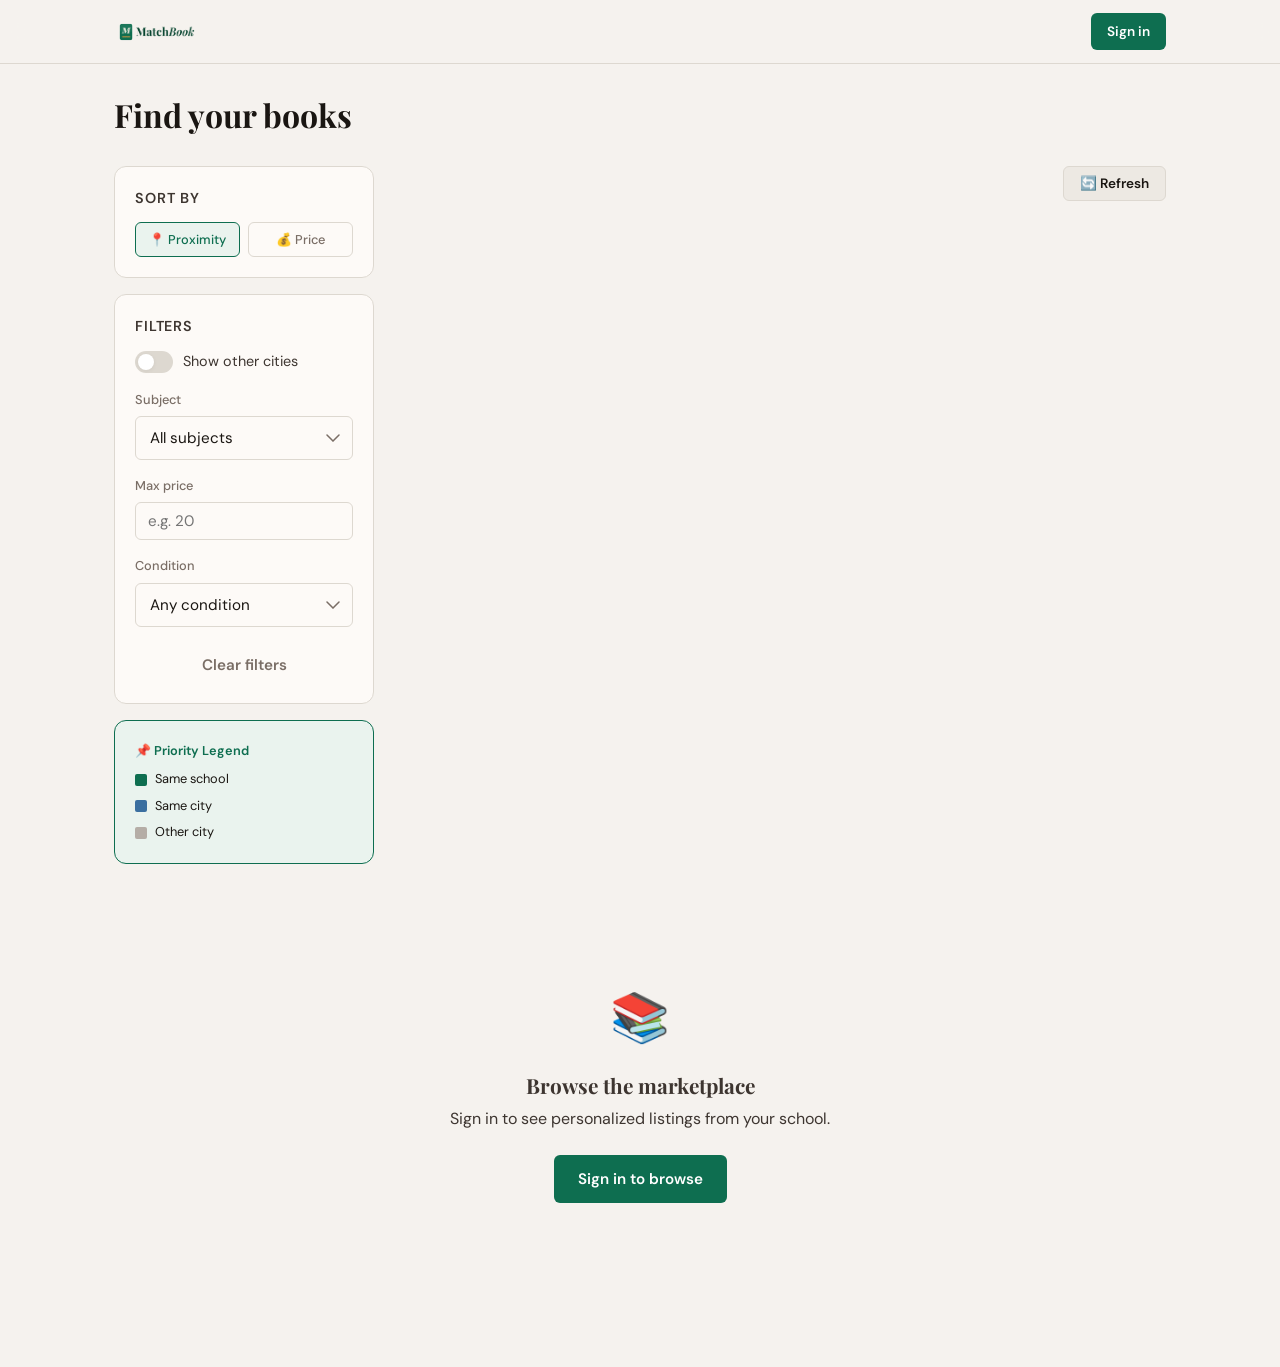
==== commit 8717be77: "Sistema PRO                               ADDED" ====
--- a/announcements.html
+++ b/announcements.html
@@ -12,119 +12,71 @@
 <main class="page-body">
 <div class="container">
 
-  <!-- BUYER VIEW -->
-  <div id="buyerView">
-    <div class="page-header">
-      <h1>Find your books</h1>
-      <p id="schoolContext"></p>
-    </div>
-
-    <div class="announcements-layout">
-      <!-- SIDEBAR -->
-      <aside class="sidebar">
-        <div class="sidebar-card">
-          <div class="sidebar-title">Sort by</div>
-          <div class="sort-btns">
-            <button class="sort-btn active" id="sortProximity" onclick="setSort('proximity')">📍 Proximity</button>
-            <button class="sort-btn" id="sortPrice" onclick="setSort('price')">💰 Price</button>
-          </div>
-        </div>
-        <div class="sidebar-card">
-          <div class="sidebar-title">Filters</div>
-          <div class="filter-group">
-            <label class="toggle-switch">
-              <input class="toggle-input" type="checkbox" id="toggleOtherCities" onchange="renderListings()">
-              <span class="toggle-track"></span>
-              Show other cities
-            </label>
-          </div>
-          <div class="filter-group">
-            <label class="filter-label">Subject</label>
-            <select class="form-select" id="filterSubject" onchange="renderListings()">
-              <option value="">All subjects</option>
-            </select>
-          </div>
-          <div class="filter-group">
-            <label class="filter-label">Max price</label>
-            <input class="form-input" type="number" id="filterMaxPrice" placeholder="e.g. 20" min="0" onchange="renderListings()" style="padding:8px 12px;">
-          </div>
-          <div class="filter-group">
-            <label class="filter-label">Condition</label>
-            <select class="form-select" id="filterCondition" onchange="renderListings()">
-              <option value="">Any condition</option>
-              <option value="new">New</option>
-              <option value="like_new">Like New</option>
-              <option value="good">Good</option>
-              <option value="fair">Fair</option>
-            </select>
-          </div>
-          <button class="btn btn-ghost btn-full" onclick="clearFilters()" style="margin-top:4px;">Clear filters</button>
-        </div>
-        <div class="sidebar-card" style="background:var(--accent-light);border-color:var(--accent);">
-          <div style="font-size:.8rem;font-weight:600;color:var(--accent);margin-bottom:8px;">📌 Priority Legend</div>
-          <div style="display:flex;flex-direction:column;gap:6px;font-size:.8rem;">
-            <div style="display:flex;align-items:center;gap:8px;"><span style="width:12px;height:12px;border-radius:2px;background:var(--accent);display:inline-block;"></span> Same school</div>
-            <div style="display:flex;align-items:center;gap:8px;"><span style="width:12px;height:12px;border-radius:2px;background:var(--blue);display:inline-block;"></span> Same city</div>
-            <div style="display:flex;align-items:center;gap:8px;"><span style="width:12px;height:12px;border-radius:2px;background:var(--border-dark);display:inline-block;"></span> Other city</div>
-          </div>
-        </div>
-      </aside>
-
-      <!-- LISTINGS -->
-      <section class="listings-main">
-        <div class="listings-header">
-          <span class="listings-count" id="listingsCount"></span>
-          <button class="btn btn-secondary btn-sm" onclick="renderListings()">🔄 Refresh</button>
-        </div>
-        <div class="grid-3" id="listingsGrid"></div>
-      </section>
-    </div>
+  <!-- BROWSE VIEW (universal — all logged-in users see this) -->
+  <div class="page-header">
+    <h1>Find your books</h1>
+    <p id="schoolContext"></p>
   </div>
 
-  <!-- SELLER VIEW -->
-  <div id="sellerView" style="display:none;">
-    <div class="page-header">
-      <h1>Your listings</h1>
-      <p>Manage your listings and post new books for sale.</p>
-    </div>
-
-    <div style="display:grid;grid-template-columns:1fr 340px;gap:32px;align-items:start;">
-      <!-- Listings -->
-      <div>
-        <div id="sellerListings"></div>
-      </div>
-      <!-- Post new -->
-      <div class="sidebar-card seller-form-wrap" style="max-width:100%;position:sticky;top:calc(var(--nav-h) + 24px);">
-        <div style="font-weight:600;margin-bottom:16px;font-family:var(--font-display);">Post a new listing</div>
-        <div class="form-group">
-          <label class="form-label">Book</label>
-          <select class="form-select" id="sellBook" onchange="onBookSelect()">
-            <option value="">Choose a book…</option>
+  <div class="announcements-layout">
+    <!-- SIDEBAR -->
+    <aside class="sidebar">
+      <div class="sidebar-card">
+        <div class="sidebar-title">Sort by</div>
+        <div class="sort-btns">
+          <button class="sort-btn active" id="sortProximity" onclick="setSort('proximity')">📍 Proximity</button>
+          <button class="sort-btn" id="sortPrice" onclick="setSort('price')">💰 Price</button>
+        </div>
+      </div>
+      <div class="sidebar-card">
+        <div class="sidebar-title">Filters</div>
+        <div class="filter-group">
+          <label class="toggle-switch">
+            <input class="toggle-input" type="checkbox" id="toggleOtherCities" onchange="renderListings()">
+            <span class="toggle-track"></span>
+            Show other cities
+          </label>
+        </div>
+        <div class="filter-group">
+          <label class="filter-label">Subject</label>
+          <select class="form-select" id="filterSubject" onchange="renderListings()">
+            <option value="">All subjects</option>
           </select>
         </div>
-        <div class="form-row">
-          <div class="form-group">
-            <label class="form-label">Price (€)</label>
-            <input class="form-input" type="number" id="sellPrice" placeholder="15.00" min="1" step="0.50">
-          </div>
-          <div class="form-group">
-            <label class="form-label">Condition</label>
-            <select class="form-select" id="sellCondition">
-              <option value="new">New</option>
-              <option value="like_new">Like New</option>
-              <option value="good" selected>Good</option>
-              <option value="fair">Fair</option>
-            </select>
-          </div>
-        </div>
-        <div class="form-group">
-          <label class="form-label">Description (optional)</label>
-          <textarea class="form-textarea" id="sellDescription" placeholder="Any notes about the book's condition…" style="min-height:70px;"></textarea>
-        </div>
-        <div id="sellError" class="form-error" style="margin-bottom:8px;"></div>
-        <button class="btn btn-primary btn-full" onclick="handlePost()">Post listing</button>
-      </div>
-    </div>
+        <div class="filter-group">
+          <label class="filter-label">Max price</label>
+          <input class="form-input" type="number" id="filterMaxPrice" placeholder="e.g. 20" min="0" onchange="renderListings()" style="padding:8px 12px;">
+        </div>
+        <div class="filter-group">
+          <label class="filter-label">Condition</label>
+          <select class="form-select" id="filterCondition" onchange="renderListings()">
+            <option value="">Any condition</option>
+            <option value="new">New</option>
+            <option value="like_new">Like New</option>
+            <option value="good">Good</option>
+            <option value="fair">Fair</option>
+          </select>
+        </div>
+        <button class="btn btn-ghost btn-full" onclick="clearFilters()" style="margin-top:4px;">Clear filters</button>
+      </div>
+      <div class="sidebar-card" style="background:var(--accent-light);border-color:var(--accent);">
+        <div style="font-size:.8rem;font-weight:600;color:var(--accent);margin-bottom:8px;">📌 Priority Legend</div>
+        <div style="display:flex;flex-direction:column;gap:6px;font-size:.8rem;">
+          <div style="display:flex;align-items:center;gap:8px;"><span style="width:12px;height:12px;border-radius:2px;background:var(--accent);display:inline-block;"></span> Same school</div>
+          <div style="display:flex;align-items:center;gap:8px;"><span style="width:12px;height:12px;border-radius:2px;background:var(--blue);display:inline-block;"></span> Same city</div>
+          <div style="display:flex;align-items:center;gap:8px;"><span style="width:12px;height:12px;border-radius:2px;background:var(--border-dark);display:inline-block;"></span> Other city</div>
+        </div>
+      </div>
+    </aside>
+
+    <!-- LISTINGS -->
+    <section class="listings-main">
+      <div class="listings-header">
+        <span class="listings-count" id="listingsCount"></span>
+        <button class="btn btn-secondary btn-sm" onclick="renderListings()">🔄 Refresh</button>
+      </div>
+      <div class="grid-3" id="listingsGrid"></div>
+    </section>
   </div>
 
   <!-- NOT LOGGED IN -->
@@ -162,19 +114,43 @@
     return;
   }
 
-  if (currentUser.role === 'buyer') {
-    document.getElementById('buyerView').style.display = 'block';
-    const school = getSchoolById(currentUser.schoolId);
-    document.getElementById('schoolContext').textContent =
-      school ? `Showing books matched to your school: ${school.name}, ${school.city}` : '';
-    populateSubjectFilter();
+  const school = getSchoolById(currentUser.schoolId);
+  document.getElementById('schoolContext').textContent =
+    school ? `Showing books matched to your school: ${school.name}, ${school.city}` : '';
+  populateSubjectFilter();
+  renderListings();
+  setupAutoRefresh();
+});
+
+// ── AUTO-REFRESH ───────────────────────────────────────────────────────────────
+// The Browse grid should pick up new listings without a manual refresh click.
+// Three complementary triggers:
+//   1. visibilitychange — when the user comes back to the tab
+//   2. storage event    — when another tab writes to localStorage (e.g. someone else lists a book)
+//   3. interval poll    — safety net every 5s while the tab is visible
+let _listingsSnapshot = '';
+function _snapshotListings() {
+  // include id + status so we refresh on both new posts and status changes (reserved/sold)
+  return JSON.stringify(DB.getListings().map(l => l.id + ':' + l.status));
+}
+function _refreshIfChanged() {
+  if (document.hidden || !currentUser) return;
+  const snap = _snapshotListings();
+  if (snap !== _listingsSnapshot) {
+    _listingsSnapshot = snap;
     renderListings();
-  } else {
-    document.getElementById('sellerView').style.display = 'block';
-    buildBookSelect();
-    renderSellerListings();
   }
-});
+}
+function setupAutoRefresh() {
+  _listingsSnapshot = _snapshotListings();
+  document.addEventListener('visibilitychange', () => {
+    if (!document.hidden) _refreshIfChanged();
+  });
+  window.addEventListener('storage', (e) => {
+    if (e.key === 'mb_listings' || e.key === null) _refreshIfChanged();
+  });
+  setInterval(_refreshIfChanged, 5000);
+}
 
 // ── BUYER ──────────────────────────────────────────────────────────────────────
 
@@ -215,9 +191,16 @@
     ? DB.toggleOtherCities(currentUser.schoolId, currentSort)
     : DB.getMatchedListings(currentUser.schoolId, currentSort);
 
+  // Hide the user's own listings from Browse (those live in "Your Listings")
+  listings = listings.filter(l => l.sellerId !== currentUser.id);
+
   if (subjectFilter) listings = listings.filter(l => l.subject === subjectFilter);
   if (maxPrice < Infinity) listings = listings.filter(l => l.price <= maxPrice);
   if (condFilter) listings = listings.filter(l => l.condition === condFilter);
+
+  // Pin boosted listings to the top. Stable sort preserves the existing
+  // school/city priority ordering within each group.
+  listings.sort((a, b) => (b.boosted ? 1 : 0) - (a.boosted ? 1 : 0));
 
   document.getElementById('listingsCount').textContent = `${listings.length} listing${listings.length !== 1 ? 's' : ''} found`;
 
@@ -241,7 +224,8 @@
                    `<span class="priority-label p3">🗺️ ${l._sellerSchool?.city || 'Other'}</span>`;
     const icon = BOOK_ICONS[l.subject] || '📚';
     return `
-      <div class="listing-card ${pClass} animate-in" onclick="openListingDetail('${l.id}')">
+      <div class="listing-card ${pClass} ${l.boosted ? 'boosted' : ''} animate-in" onclick="openListingDetail('${l.id}')">
+        ${l.boosted ? `<div class="boost-badge-wrap"><span class="boost-badge"><span class="rocket">🚀</span> Boosted</span></div>` : ''}
         <div class="listing-card-cover">
           <span>${icon}</span>
           <div class="listing-card-priority">${pLabel}</div>
@@ -264,8 +248,14 @@
   if (!l) return;
   const seller = DB.getUserById(l.sellerId);
   const school = getSchoolById(l.schoolId);
-  const deposit = (l.price * 0.30).toFixed(2);
+  // PRO buyers skip the buyer fee entirely. We snapshot the user's current plan
+  // here so the modal price breakdown matches what createTransaction will actually charge.
+  const isPro = currentUser && currentUser.plan === 'pro';
+  const fee = isPro ? 0 : BUYER_FEE;
+  const deposit = (l.price * 0.30 + fee).toFixed(2);
   const remainder = (l.price * 0.70).toFixed(2);
+  const total = (l.price + fee).toFixed(2);
+
 
   const body = document.getElementById('listingModalBody');
   body.innerHTML = `
@@ -300,7 +290,14 @@
       <div class="price-row"><span>Book price</span><span>${formatPrice(l.price)}</span></div>
       <div class="price-row"><span>Deposit (30% — paid online)</span><span style="color:var(--accent);">€${deposit}</span></div>
       <div class="price-row"><span>Remainder (70% — paid in person)</span><span>€${remainder}</span></div>
-      <div class="price-row total"><span>Total</span><span>${formatPrice(l.price)}</span></div>
+      <div class="price-row">
+        <span>Buyer fee</span>
+        <span>${isPro
+          ? '<span style="text-decoration:line-through;color:var(--ink-4);margin-right:6px;">€' + BUYER_FEE.toFixed(2) + '</span><span style="color:var(--accent);font-weight:600;">FREE · PRO</span>'
+          : '<span style="color:var(--accent);">€' + BUYER_FEE.toFixed(2) + '</span>'}</span>
+      </div>
+      <div class="price-row total"><span>Total</span><span>€${total}</span></div>
+
     </div>
     <div style="display:flex;gap:10px;margin-top:16px;flex-wrap:wrap;">
       <button class="btn btn-primary" onclick="initiateTransaction('${l.id}','${l.sellerId}')">🔒 Reserve — Pay €${deposit} deposit</button>
@@ -331,101 +328,6 @@
   location.href = 'chat.html?conv=' + conv.id;
 }
 
-// ── SELLER ─────────────────────────────────────────────────────────────────────
-
-function buildBookSelect() {
-  const sel = document.getElementById('sellBook');
-  sel.innerHTML = '<option value="">Choose a book…</option>';
-  BOOKS_DB.forEach(b => {
-    const o = document.createElement('option');
-    o.value = b.isbn;
-    o.dataset.title = b.title;
-    o.dataset.author = b.author;
-    o.dataset.subject = b.subject;
-    o.textContent = b.title;
-    sel.appendChild(o);
-  });
-}
-
-function onBookSelect() {}
-
-function handlePost() {
-  const isbn = document.getElementById('sellBook').value;
-  const price = document.getElementById('sellPrice').value;
-  const condition = document.getElementById('sellCondition').value;
-  const description = document.getElementById('sellDescription').value.trim();
-  const errEl = document.getElementById('sellError');
-  errEl.textContent = '';
-
-  if (!isbn || !price) { errEl.textContent = 'Please select a book and set a price.'; return; }
-  if (parseFloat(price) <= 0) { errEl.textContent = 'Price must be positive.'; return; }
-
-  const sel = document.getElementById('sellBook');
-  const opt = sel.querySelector(`option[value="${isbn}"]`);
-
-  DB.createListing({
-    sellerId: currentUser.id,
-    schoolId: currentUser.schoolId,
-    isbn,
-    bookTitle: opt.dataset.title,
-    bookAuthor: opt.dataset.author,
-    subject: opt.dataset.subject,
-    condition, price: parseFloat(price), description,
-  });
-
-  // Reset form
-  document.getElementById('sellBook').value = '';
-  document.getElementById('sellPrice').value = '';
-  document.getElementById('sellCondition').value = 'good';
-  document.getElementById('sellDescription').value = '';
-
-  toast('Listing posted! ✅', 'success');
-  renderSellerListings();
-}
-
-function renderSellerListings() {
-  const container = document.getElementById('sellerListings');
-  const listings = DB.getListings().filter(l => l.sellerId === currentUser.id);
-
-  if (listings.length === 0) {
-    container.innerHTML = `
-      <div class="empty-state">
-        <div class="empty-icon">📦</div>
-        <h3>No listings yet</h3>
-        <p>Post your first book using the form →</p>
-      </div>`;
-    return;
-  }
-
-  container.innerHTML = listings.map(l => `
-    <div class="txn-card animate-in">
-      <div class="txn-header">
-        <div>
-          <div class="txn-title">${escHtml(l.bookTitle)}</div>
-          <div class="txn-id">${l.isbn}</div>
-        </div>
-        <div style="display:flex;align-items:center;gap:8px;">
-          ${conditionBadge(l.condition)}
-          ${l.status === 'active' ? '<span class="badge badge-success">Active</span>' : l.status === 'reserved' ? '<span class="badge badge-warning">Reserved</span>' : '<span class="badge badge-muted">Sold</span>'}
-        </div>
-      </div>
-      <div style="display:flex;justify-content:space-between;align-items:center;">
-        <div style="font-family:var(--font-display);font-size:1.2rem;color:var(--accent);font-weight:700;">${formatPrice(l.price)}</div>
-        <div style="font-size:.8rem;color:var(--ink-3);">Posted ${formatDate(l.createdAt)}</div>
-      </div>
-      ${l.description ? `<div class="text-muted text-sm" style="margin-top:8px;">${escHtml(l.description)}</div>` : ''}
-      ${l.status === 'active' ? `<div style="margin-top:12px;"><button class="btn btn-ghost btn-sm" style="color:var(--red);" onclick="deleteListing('${l.id}')">Remove listing</button></div>` : ''}
-    </div>
-  `).join('');
-}
-
-function deleteListing(id) {
-  if (!confirm('Remove this listing?')) return;
-  DB.updateListing(id, { status: 'sold' });
-  toast('Listing removed', 'info');
-  renderSellerListings();
-}
-
 function escHtml(s) {
   return String(s).replace(/&/g,'&amp;').replace(/</g,'&lt;').replace(/>/g,'&gt;').replace(/"/g,'&quot;');
 }
--- a/style.css
+++ b/style.css
@@ -12,16 +12,16 @@
   --ink-2:       #3D3530;
   --ink-3:       #7A6E66;
   --ink-4:       #B5ADA6;
-  --accent:      #C9623F;
-  --accent-hover:#B54E2D;
-  --accent-light:#F5E0D9;
+  --accent:      #0E6E50;   /* smeraldo */
+  --accent-hover:#0A5A41;
+  --accent-light:#EAF3EE;
   --blue:        #3B6FA0;
   --blue-light:  #D9E8F5;
-  --green:       #4A8C5C;
-  --green-light: #D6EDDE;
-  --gold:        #C08A2A;
-  --gold-light:  #F5E8C8;
-  --red:         #C03030;
+  --green:       #0E6E50;
+  --green-light: #EAF3EE;
+  --gold:        #BE9846;   /* oro caldo */
+  --gold-light:  #F7EDD3;
+  --red:         #B7332B;
   --red-light:   #F5D6D6;
   --border:      #DDD8D0;
   --border-dark: #B5ADA6;
@@ -118,6 +118,9 @@
 .nav-role { font-size: .7rem; font-weight: 600; text-transform: uppercase; letter-spacing: .06em; padding: 1px 6px; border-radius: 4px; }
 .nav-role.buyer { background: var(--blue-light); color: var(--blue); }
 .nav-role.seller { background: var(--gold-light); color: var(--gold); }
+.nav-plan { font-size: .7rem; font-weight: 600; text-transform: uppercase; letter-spacing: .06em; padding: 1px 6px; border-radius: 4px; }
+.nav-plan.free { background: var(--blue-light); color: var(--blue); }
+.nav-plan.pro  { background: var(--accent-light); color: var(--accent); }
 .nav-dropdown {
   display: none; position: absolute; top: calc(100% + 8px); right: 0;
   background: var(--bg-card); border: 1px solid var(--border);
@@ -142,7 +145,7 @@
 .btn-lg { padding: 16px 32px; font-size: 1.05rem; }
 .btn-full { width: 100%; }
 .btn-primary { background: var(--accent); color: #fff; }
-.btn-primary:hover { background: var(--accent-hover); transform: translateY(-1px); box-shadow: 0 4px 14px rgba(201,98,63,.35); }
+.btn-primary:hover { background: var(--accent-hover); transform: translateY(-1px); box-shadow: 0 6px 18px rgba(14,110,80,.32); }
 .btn-secondary { background: var(--bg-alt); color: var(--ink); border: 1px solid var(--border); }
 .btn-secondary:hover { background: var(--border); }
 .btn-outline { background: transparent; color: var(--accent); border: 1.5px solid var(--accent); }
@@ -152,7 +155,7 @@
 .btn-danger { background: var(--red); color: #fff; }
 .btn-danger:hover { background: #a02020; }
 .btn-success { background: var(--green); color: #fff; }
-.btn-success:hover { background: #3a7049; }
+.btn-success:hover { background: var(--accent-hover); }
 .btn:disabled { opacity: .5; cursor: not-allowed; transform: none !important; box-shadow: none !important; }
 
 /* ─── FORMS ─────────────────────────────────────────────────────────────────── */
@@ -166,7 +169,7 @@
   outline: none;
 }
 .form-input:focus, .form-select:focus, .form-textarea:focus {
-  border-color: var(--accent); box-shadow: 0 0 0 3px rgba(201,98,63,.12);
+  border-color: var(--accent); box-shadow: 0 0 0 3px rgba(14,110,80,.14);
 }
 .form-textarea { resize: vertical; min-height: 90px; }
 .form-select { appearance: none; background-image: url("data:image/svg+xml,%3Csvg xmlns='http://www.w3.org/2000/svg' width='14' height='8' fill='none'%3E%3Cpath d='M1 1l6 6 6-6' stroke='%237A6E66' stroke-width='1.5' stroke-linecap='round'/%3E%3C/svg%3E"); background-repeat: no-repeat; background-position: right 12px center; padding-right: 36px; }
@@ -209,6 +212,91 @@
 .listing-card:hover { box-shadow: var(--shadow); transform: translateY(-2px); }
 .listing-card.same-school { border-left: 3px solid var(--accent); }
 .listing-card.same-city { border-left: 3px solid var(--blue); }
+
+/* ─── BOOST ─────────────────────────────────────────────────────────────────── */
+/* Animated "Boosted" badge — eye-catching gradient pill with a wiggling rocket
+   and twinkling sparkles. Used on both Browse cards and My Listings cards. */
+.boost-badge {
+  position: relative;
+  display: inline-flex;
+  align-items: center;
+  gap: 4px;
+  background: linear-gradient(135deg, #D6B469 0%, #9A7A33 100%);
+  color: #07442F;
+  font-size: .65rem;
+  font-weight: 700;
+  text-transform: uppercase;
+  letter-spacing: .06em;
+  padding: 3px 9px;
+  border-radius: 999px;
+  box-shadow: 0 2px 6px rgba(154, 122, 51, .35);
+  animation: boost-glow 2.4s ease-in-out infinite;
+  white-space: nowrap;
+}
+.boost-badge .rocket { display: inline-block; animation: rocket-wiggle 1.8s ease-in-out infinite; transform-origin: 60% 60%; }
+.boost-badge::before, .boost-badge::after {
+  content: '✦'; position: absolute; color: #FFD891; font-size: .55rem;
+  pointer-events: none; animation: sparkle-twinkle 2s ease-in-out infinite;
+}
+.boost-badge::before { top: -5px; right: 14%; animation-delay: 0s; }
+.boost-badge::after  { bottom: -4px; left: 18%; animation-delay: 1s; }
+@keyframes boost-glow {
+  0%, 100% { box-shadow: 0 2px 6px rgba(154, 122, 51, .35); }
+  50%      { box-shadow: 0 2px 14px rgba(214, 180, 105, .7), 0 0 0 4px rgba(214, 180, 105, .18); }
+}
+@keyframes rocket-wiggle {
+  0%, 100% { transform: rotate(-15deg) translateY(0); }
+  50%      { transform: rotate(-25deg) translateY(-2px); }
+}
+@keyframes sparkle-twinkle {
+  0%, 100% { opacity: 0; transform: scale(.5); }
+  50%      { opacity: 1; transform: scale(1.1); }
+}
+
+/* Highlighted card frame for boosted listings (works for both Browse and My Listings) */
+.listing-card.boosted,
+.txn-card.boosted {
+  position: relative;
+  border: 1.5px solid var(--gold);
+  box-shadow: 0 0 0 3px rgba(214, 180, 105, .20), var(--shadow);
+}
+.listing-card.boosted::before,
+.txn-card.boosted::before {
+  content: ''; position: absolute; inset: 0;
+  background: linear-gradient(180deg, rgba(214, 180, 105, .10) 0%, transparent 35%);
+  pointer-events: none; border-radius: inherit;
+}
+.listing-card .boost-badge-wrap {
+  position: absolute; top: 10px; left: 10px; z-index: 4;
+}
+
+/* Boost button (toggle) on the seller's own listings */
+.boost-btn {
+  font-size: .75rem; font-weight: 600;
+  padding: 4px 12px; border-radius: 999px;
+  border: 1px solid var(--border);
+  background: var(--bg-card); color: var(--ink-2);
+  cursor: pointer;
+  display: inline-flex; align-items: center; gap: 5px;
+  margin-top: 6px;
+  transition: var(--transition);
+}
+.boost-btn:hover { border-color: var(--accent); color: var(--accent); transform: translateY(-1px); }
+.boost-btn.boosted {
+  background: linear-gradient(135deg, #D6B469 0%, #9A7A33 100%);
+  color: #07442F; border-color: transparent;
+  box-shadow: 0 2px 8px rgba(154, 122, 51, .35);
+}
+.boost-btn.boosted:hover { opacity: .9; transform: translateY(-1px); }
+.boost-cost {
+  display: inline-block;
+  font-size: .65rem; font-weight: 700;
+  padding: 1px 6px; border-radius: 4px;
+  margin-left: 4px;
+}
+.boost-cost.free { background: var(--accent-light); color: var(--accent); }
+.boost-cost.paid { background: var(--bg-alt); color: var(--ink-3); }
+
 .listing-card-cover {
   background: var(--bg-alt);
   height: 120px;
@@ -283,7 +371,7 @@
 .auth-left::before {
   content: '';
   position: absolute; inset: 0;
-  background: radial-gradient(ellipse at 30% 60%, rgba(201,98,63,.25), transparent 60%);
+  background: radial-gradient(ellipse at 30% 60%, rgba(14,110,80,.38), transparent 60%);
 }
 .auth-left-content { position: relative; z-index: 1; }
 .auth-hero-title { font-family: var(--font-display); font-size: clamp(2rem,4vw,3rem); color: #fff; line-height: 1.15; margin-bottom: 20px; }
@@ -325,7 +413,7 @@
 .hero::before {
   content: '';
   position: absolute; top: 0; right: 0; width: 60%; height: 100%;
-  background: radial-gradient(ellipse at 80% 40%, rgba(201,98,63,.08), transparent 65%);
+  background: radial-gradient(ellipse at 80% 40%, rgba(14,110,80,.08), transparent 65%);
   pointer-events: none;
 }
 .hero-content { max-width: 600px; }
@@ -588,4 +676,375 @@
   border-radius: var(--radius-sm); padding: 14px 16px;
   font-size: .9rem; color: var(--red); display: flex; gap: 10px; align-items: flex-start;
   margin-bottom: 20px;
-}+}
+
+/* ─── BRAND ART STYLE — motivi ricorrenti ───────────────────────────────────── */
+/* Logo image (PNG) usato in nav/footer/auth */
+.mb-logo-img { height: 28px; width: auto; display: inline-block; vertical-align: middle; }
+.mb-logo-img.lg { height: 40px; }
+
+/* Divisore "fiammifero": linea sottile + capocchia oro */
+.match-divider { display: flex; align-items: center; gap: 0; width: 100%; margin: 28px 0; }
+.match-divider .stick { flex: 1; height: 2px; background: var(--ink); border-radius: 1px; opacity: .9; }
+.match-divider .head  { width: 14px; height: 14px; border-radius: 50%;
+  background: radial-gradient(circle at 35% 35%, #F4C66B, var(--gold-hover));
+  box-shadow: 0 0 0 3px rgba(214,180,105,.18);
+  flex-shrink: 0;
+}
+.match-divider.light .stick { background: rgba(246,241,228,.4); }
+
+/* Sigillo / bollino smeraldo (badge di fiducia) */
+.seal {
+  width: 92px; height: 92px; border-radius: 50%;
+  background: var(--accent); color: #F6F1E4;
+  display: inline-flex; align-items: center; justify-content: center;
+  position: relative;
+  box-shadow: inset 0 0 0 1px rgba(255,255,255,.18), 0 8px 18px rgba(14,110,80,.22);
+  font-family: var(--font-display); font-style: italic; font-weight: 700; text-align: center; line-height: 1.1;
+  flex-shrink: 0;
+}
+.seal::before {
+  content: ""; position: absolute; inset: 6px;
+  border: 1px dashed rgba(255,255,255,.4); border-radius: 50%;
+}
+.seal small {
+  display: block; font-family: var(--font-mono); font-style: normal; font-weight: 500;
+  font-size: .52rem; letter-spacing: .16em; text-transform: uppercase;
+  color: var(--gold-light); margin-top: 3px;
+}
+
+/* Placeholder libro paper-cut (alternativa alle emoji per copertine mancanti) */
+.book-ph {
+  width: 72px; height: 96px;
+  background: var(--bg-alt);
+  border: 1.5px solid var(--border);
+  border-left: 5px solid var(--accent);
+  border-radius: 3px 8px 8px 3px;
+  position: relative;
+  flex-shrink: 0;
+}
+.book-ph::before {
+  content: ""; position: absolute; left: 12px; right: 12px; top: 18px;
+  height: 5px; background: var(--ink-4); border-radius: 1px; opacity: .5;
+}
+.book-ph::after {
+  content: ""; position: absolute; left: 12px; right: 26px; top: 30px;
+  height: 4px; background: var(--ink-4); border-radius: 1px; opacity: .35;
+}
+.book-ph.gold { border-left-color: var(--gold); }
+.book-ph.deep { border-left-color: var(--accent-deep); }
+.book-ph.sm   { width: 56px; height: 76px; }
+.book-ph.sm::before { top: 14px; height: 4px; }
+.book-ph.sm::after  { top: 24px; height: 3px; }
+
+/* Linguetta / ribbon priorità */
+.ribbon-tab {
+  display: inline-flex; align-items: center; gap: 6px;
+  padding: 4px 18px 4px 10px;
+  background: var(--accent); color: #F6F1E4;
+  font-family: var(--font-mono); font-size: .65rem; letter-spacing: .14em; text-transform: uppercase; font-weight: 500;
+  clip-path: polygon(0 0, 100% 0, calc(100% - 8px) 50%, 100% 100%, 0 100%);
+}
+.ribbon-tab .dot { width: 5px; height: 5px; border-radius: 50%; background: var(--gold-light); }
+.ribbon-tab.gold { background: var(--gold); color: var(--accent-deep); }
+.ribbon-tab.gold .dot { background: var(--accent-deep); }
+
+/* Striscia di sfregamento (richiamo matchbook) */
+.strike-strip {
+  height: 18px; border-radius: 3px;
+  background:
+    repeating-linear-gradient(135deg, var(--gold) 0 4px, var(--gold-hover) 4px 8px);
+  box-shadow: inset 0 0 0 1px rgba(0,0,0,.08);
+}
+
+/* Icona feature (rettangolo smeraldo per SVG inline) */
+.feature-icon-svg {
+  width: 48px; height: 48px; border-radius: 12px;
+  background: var(--accent-light);
+  display: inline-flex; align-items: center; justify-content: center;
+  color: var(--accent);
+  margin-bottom: 14px;
+}
+.feature-icon-svg svg { width: 26px; height: 26px; stroke: currentColor; fill: none; stroke-width: 1.8; stroke-linecap: round; stroke-linejoin: round; }
+
+/* ─── UPGRADE TO PRO (dropdown button) ───────────────────────────────────────── */
+.btn-upgrade-pro {
+  display: flex;
+  align-items: center;
+  justify-content: center;
+  gap: 6px;
+  width: 100%;
+  margin-top: 6px;
+  padding: 9px 14px;
+  font-family: var(--font-body);
+  font-size: .8rem;
+  font-weight: 700;
+  letter-spacing: .04em;
+  text-transform: uppercase;
+  color: #07442F;
+  background: linear-gradient(135deg, #F3E0A0 0%, #D6B469 55%, #BE9846 100%);
+  border: none;
+  border-radius: var(--radius-sm);
+  cursor: pointer;
+  box-shadow: 0 2px 8px rgba(154, 122, 51, .28), inset 0 0 0 1px rgba(255, 255, 255, .35);
+  transition: var(--transition);
+}
+.btn-upgrade-pro:hover {
+  transform: translateY(-1px);
+  box-shadow: 0 5px 16px rgba(154, 122, 51, .45), inset 0 0 0 1px rgba(255, 255, 255, .5);
+}
+.btn-upgrade-pro .crown-icon { width: 14px; height: 14px; flex-shrink: 0; }
+
+/* Dropdown — PRO member info (replaces the upgrade button when user.plan === 'pro') */
+.dropdown-pro-info {
+  display: flex;
+  flex-direction: column;
+  gap: 2px;
+  padding: 8px 10px;
+  margin-top: 8px;
+  background: linear-gradient(135deg, rgba(214, 180, 105, .18) 0%, rgba(14, 110, 80, .06) 100%);
+  border: 1px solid rgba(214, 180, 105, .35);
+  border-radius: var(--radius-sm);
+}
+.dropdown-pro-badge {
+  display: inline-flex; align-items: center; gap: 5px;
+  font-size: .75rem; font-weight: 700;
+  color: #9A7A33;
+  letter-spacing: .04em;
+  text-transform: uppercase;
+}
+.dropdown-pro-badge .crown-icon { width: 13px; height: 13px; }
+.dropdown-pro-boosts { font-size: .75rem; color: var(--ink-3); }
+
+/* ─── PRO PAGE ───────────────────────────────────────────────────────────────── */
+.pro-page {
+  padding-top: var(--nav-h);
+  padding-bottom: 64px;
+  background:
+    radial-gradient(ellipse at 15% 10%, rgba(14, 110, 80, .08), transparent 55%),
+    radial-gradient(ellipse at 85% 70%, rgba(214, 180, 105, .14), transparent 55%),
+    var(--bg);
+  min-height: 100vh;
+}
+
+.pro-hero {
+  padding: 60px 0 24px;
+  text-align: center;
+  max-width: 720px;
+  margin: 0 auto;
+}
+.pro-tag {
+  display: inline-flex; align-items: center; gap: 8px;
+  background: linear-gradient(135deg, #F7EDD3 0%, #EAF3EE 100%);
+  color: var(--accent);
+  border: 1px solid rgba(14, 110, 80, .18);
+  padding: 6px 14px; border-radius: 20px;
+  font-size: .85rem; font-weight: 600;
+  margin-bottom: 28px;
+}
+.pro-tag .crown-icon { width: 14px; height: 14px; color: #9A7A33; }
+.pro-title {
+  font-family: var(--font-display);
+  font-size: clamp(2.2rem, 5vw, 3.6rem);
+  line-height: 1.1;
+  margin-bottom: 20px;
+}
+.pro-title em { font-style: italic; color: var(--accent); }
+.pro-sub {
+  font-size: 1.1rem; color: var(--ink-2);
+  max-width: 560px; margin: 0 auto;
+  line-height: 1.6;
+}
+
+.pro-benefits {
+  display: grid;
+  grid-template-columns: 1fr 1fr;
+  gap: 24px;
+  margin: 56px auto;
+  max-width: 880px;
+}
+.pro-benefit-card {
+  background: var(--bg-card);
+  border: 1px solid var(--border);
+  border-radius: var(--radius);
+  padding: 32px;
+  position: relative;
+  overflow: hidden;
+  transition: var(--transition);
+}
+.pro-benefit-card:hover { box-shadow: var(--shadow); transform: translateY(-2px); }
+.pro-benefit-card::before {
+  content: ''; position: absolute; top: 0; left: 0; right: 0; height: 3px;
+  background: linear-gradient(90deg, var(--accent) 0%, #D6B469 100%);
+}
+.pro-benefit-icon {
+  width: 52px; height: 52px; border-radius: 12px;
+  background: var(--accent-light);
+  display: inline-flex; align-items: center; justify-content: center;
+  color: var(--accent);
+  margin-bottom: 18px;
+}
+.pro-benefit-icon svg { width: 28px; height: 28px; }
+.pro-benefit-title {
+  font-family: var(--font-display);
+  font-size: 1.35rem;
+  margin-bottom: 10px;
+}
+.pro-benefit-desc {
+  color: var(--ink-2);
+  line-height: 1.6;
+  font-size: .95rem;
+  margin-bottom: 14px;
+}
+.pro-benefit-savings {
+  display: inline-block;
+  font-size: .78rem; font-weight: 600;
+  color: var(--accent);
+  background: var(--accent-light);
+  padding: 4px 10px;
+  border-radius: 6px;
+}
+
+.pro-pricing-section { padding: 16px 0; }
+.pro-pricing-card {
+  position: relative;
+  max-width: 460px;
+  margin: 0 auto;
+  padding: 40px 32px 32px;
+  background: linear-gradient(135deg, #0E6E50 0%, #07442F 100%);
+  border-radius: var(--radius-lg);
+  color: #fff;
+  text-align: center;
+  box-shadow: 0 14px 44px rgba(14, 110, 80, .28);
+  overflow: hidden;
+}
+.pro-pricing-card::before {
+  content: '';
+  position: absolute; inset: 0;
+  background: radial-gradient(ellipse at 75% 25%, rgba(214, 180, 105, .28), transparent 60%);
+  pointer-events: none;
+}
+.pro-pricing-card > * { position: relative; }
+.pro-pricing-label {
+  font-size: .8rem; font-weight: 600; letter-spacing: .12em;
+  text-transform: uppercase; color: rgba(255, 255, 255, .65);
+  margin-bottom: 8px;
+}
+.pro-price-display {
+  font-family: var(--font-display);
+  font-size: 4rem; font-weight: 700; line-height: 1;
+  margin: 8px 0 6px;
+}
+.pro-price-unit {
+  font-size: 1.6rem; font-weight: 500;
+  color: rgba(255, 255, 255, .75);
+  vertical-align: super;
+}
+.pro-price-period {
+  color: rgba(255, 255, 255, .7);
+  font-size: .95rem;
+  margin-bottom: 28px;
+}
+.pro-upgrade-btn {
+  display: inline-flex; align-items: center; justify-content: center; gap: 8px;
+  padding: 14px 36px;
+  border: none; border-radius: var(--radius-sm);
+  background: linear-gradient(135deg, #F3E0A0 0%, #D6B469 50%, #BE9846 100%);
+  color: #07442F;
+  font-family: var(--font-body);
+  font-weight: 700; font-size: 1rem;
+  cursor: pointer;
+  box-shadow: 0 6px 20px rgba(214, 180, 105, .4), inset 0 0 0 1px rgba(255, 255, 255, .3);
+  transition: var(--transition);
+}
+.pro-upgrade-btn:hover:not(:disabled) {
+  transform: translateY(-2px);
+  box-shadow: 0 10px 30px rgba(214, 180, 105, .55), inset 0 0 0 1px rgba(255, 255, 255, .4);
+}
+.pro-upgrade-btn:disabled { opacity: .5; cursor: not-allowed; }
+.pro-upgrade-btn .crown-icon { width: 18px; height: 18px; flex-shrink: 0; }
+.pro-pricing-hint {
+  margin-top: 14px;
+  font-size: .85rem;
+  color: rgba(255, 255, 255, .7);
+}
+.pro-pricing-hint-warn { color: #F7C99B; }
+.pro-pricing-fine {
+  margin-top: 24px;
+  font-size: .8rem;
+  color: rgba(255, 255, 255, .55);
+  border-top: 1px solid rgba(255, 255, 255, .12);
+  padding-top: 18px;
+}
+
+.pro-already-state {
+  padding: 8px 0 4px;
+}
+.pro-already-icon {
+  width: 54px; height: 54px; border-radius: 50%;
+  background: linear-gradient(135deg, #F3E0A0 0%, #D6B469 100%);
+  color: #07442F;
+  display: flex; align-items: center; justify-content: center;
+  font-size: 1.6rem; font-weight: 700;
+  margin: 0 auto 14px;
+}
+.pro-already-text {
+  font-family: var(--font-display);
+  font-size: 1.4rem;
+  margin-bottom: 4px;
+}
+.pro-already-sub {
+  color: rgba(255, 255, 255, .7);
+  font-size: .9rem;
+}
+
+.pro-compare-section {
+  max-width: 720px;
+  margin: 64px auto 32px;
+}
+.pro-section-title {
+  font-family: var(--font-display);
+  font-size: 1.6rem;
+  text-align: center;
+  margin-bottom: 24px;
+}
+.pro-compare {
+  background: var(--bg-card);
+  border: 1px solid var(--border);
+  border-radius: var(--radius);
+  overflow: hidden;
+  box-shadow: var(--shadow-sm);
+}
+.pro-compare-row {
+  display: grid;
+  grid-template-columns: 2fr 1fr 1fr;
+  gap: 16px;
+  padding: 16px 24px;
+  border-bottom: 1px solid var(--border);
+  align-items: center;
+  font-size: .95rem;
+}
+.pro-compare-row:last-child { border-bottom: none; }
+.pro-compare-header {
+  background: var(--bg-alt);
+  font-family: var(--font-display);
+  font-weight: 600;
+  font-size: .9rem;
+  text-transform: uppercase;
+  letter-spacing: .05em;
+  color: var(--ink-2);
+}
+.pro-compare-feature { color: var(--ink-2); }
+.pro-compare-value { text-align: center; color: var(--ink-2); font-size: .9rem; }
+.pro-compare-value.included { color: var(--accent); font-weight: 600; }
+.pro-compare-value.excluded { color: var(--ink-3); }
+
+.pro-back-wrap { text-align: center; margin-top: 16px; }
+
+/* PRO page — mobile */
+@media (max-width: 720px) {
+  .pro-benefits { grid-template-columns: 1fr; }
+  .pro-pricing-card { padding: 32px 20px 24px; }
+  .pro-price-display { font-size: 3rem; }
+  .pro-compare-row { grid-template-columns: 1.6fr 1fr 1fr; padding: 14px 16px; font-size: .85rem; }
+}
